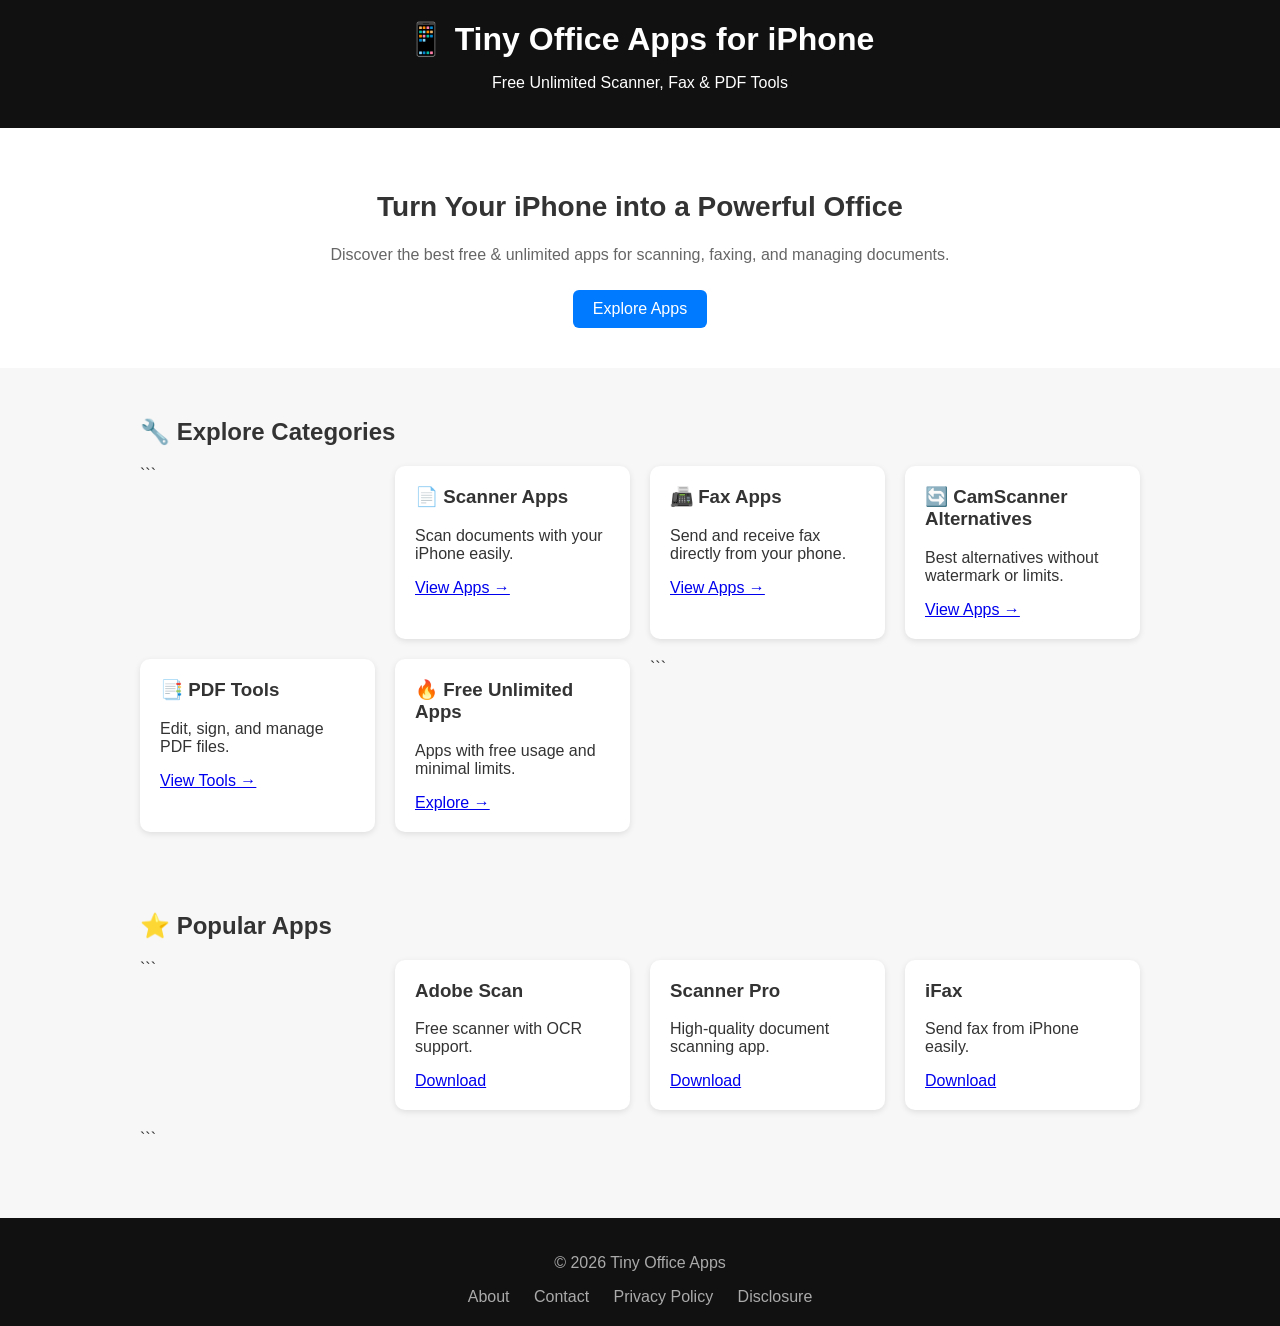
==== index.html @ 08de661e "Add files via upload" ====
<!DOCTYPE html>

<html lang="en">
<head>
  <meta charset="UTF-8">
  <meta name="viewport" content="width=device-width, initial-scale=1.0">
  <title>Tiny Office Apps for iPhone – Free Unlimited Scanner & Fax Apps</title>

  <style>
    body {
      font-family: Arial, sans-serif;
      margin: 0;
      background: #f7f7f7;
      color: #333;
    }
    header {
      background: #111;
      color: #fff;
      padding: 20px;
      text-align: center;
    }
    header h1 {
      margin: 0;
    }
    .hero {
      padding: 40px;
      text-align: center;
      background: #fff;
    }
    .hero h2 {
      font-size: 28px;
    }
    .hero p {
      color: #666;
    }
    .btn {
      display: inline-block;
      padding: 10px 20px;
      background: #007aff;
      color: #fff;
      text-decoration: none;
      border-radius: 6px;
      margin-top: 10px;
    }
    .container {
      padding: 30px;
      max-width: 1000px;
      margin: auto;
    }
    .grid {
      display: grid;
      grid-template-columns: repeat(auto-fit, minmax(220px, 1fr));
      gap: 20px;
    }
    .card {
      background: #fff;
      padding: 20px;
      border-radius: 10px;
      box-shadow: 0 2px 6px rgba(0,0,0,0.1);
    }
    .card h3 {
      margin-top: 0;
    }
    footer {
      background: #111;
      color: #aaa;
      text-align: center;
      padding: 20px;
      margin-top: 40px;
    }
    footer a {
      color: #aaa;
      margin: 0 10px;
      text-decoration: none;
    }
  </style>

</head>

<body>

<header>
  <h1>📱 Tiny Office Apps for iPhone</h1>
  <p>Free Unlimited Scanner, Fax & PDF Tools</p>
</header>

<section class="hero">
  <h2>Turn Your iPhone into a Powerful Office</h2>
  <p>Discover the best free & unlimited apps for scanning, faxing, and managing documents.</p>
  <a href="scanner-apps.html" class="btn">Explore Apps</a>
</section>

<div class="container">
  <h2>🔧 Explore Categories</h2>

  <div class="grid">

```
<div class="card">
  <h3>📄 Scanner Apps</h3>
  <p>Scan documents with your iPhone easily.</p>
  <a href="scanner-apps.html">View Apps →</a>
</div>

<div class="card">
  <h3>📠 Fax Apps</h3>
  <p>Send and receive fax directly from your phone.</p>
  <a href="fax-apps.html">View Apps →</a>
</div>

<div class="card">
  <h3>🔄 CamScanner Alternatives</h3>
  <p>Best alternatives without watermark or limits.</p>
  <a href="camscanner-alternatives.html">View Apps →</a>
</div>

<div class="card">
  <h3>📑 PDF Tools</h3>
  <p>Edit, sign, and manage PDF files.</p>
  <a href="pdf-tools.html">View Tools →</a>
</div>

<div class="card">
  <h3>🔥 Free Unlimited Apps</h3>
  <p>Apps with free usage and minimal limits.</p>
  <a href="free-unlimited-apps.html">Explore →</a>
</div>
```

  </div>
</div>

<div class="container">
  <h2>⭐ Popular Apps</h2>

  <div class="grid">

```
<div class="card">
  <h3>Adobe Scan</h3>
  <p>Free scanner with OCR support.</p>
  <a href="#">Download</a>
</div>

<div class="card">
  <h3>Scanner Pro</h3>
  <p>High-quality document scanning app.</p>
  <a href="#">Download</a>
</div>

<div class="card">
  <h3>iFax</h3>
  <p>Send fax from iPhone easily.</p>
  <a href="#">Download</a>
</div>
```

  </div>
</div>

<footer>
  <p>© 2026 Tiny Office Apps</p>
  <a href="about.html">About</a>
  <a href="contact.html">Contact</a>
  <a href="privacy-policy.html">Privacy Policy</a>
  <a href="affiliate-disclosure.html">Disclosure</a>
</footer>

</body>
</html>
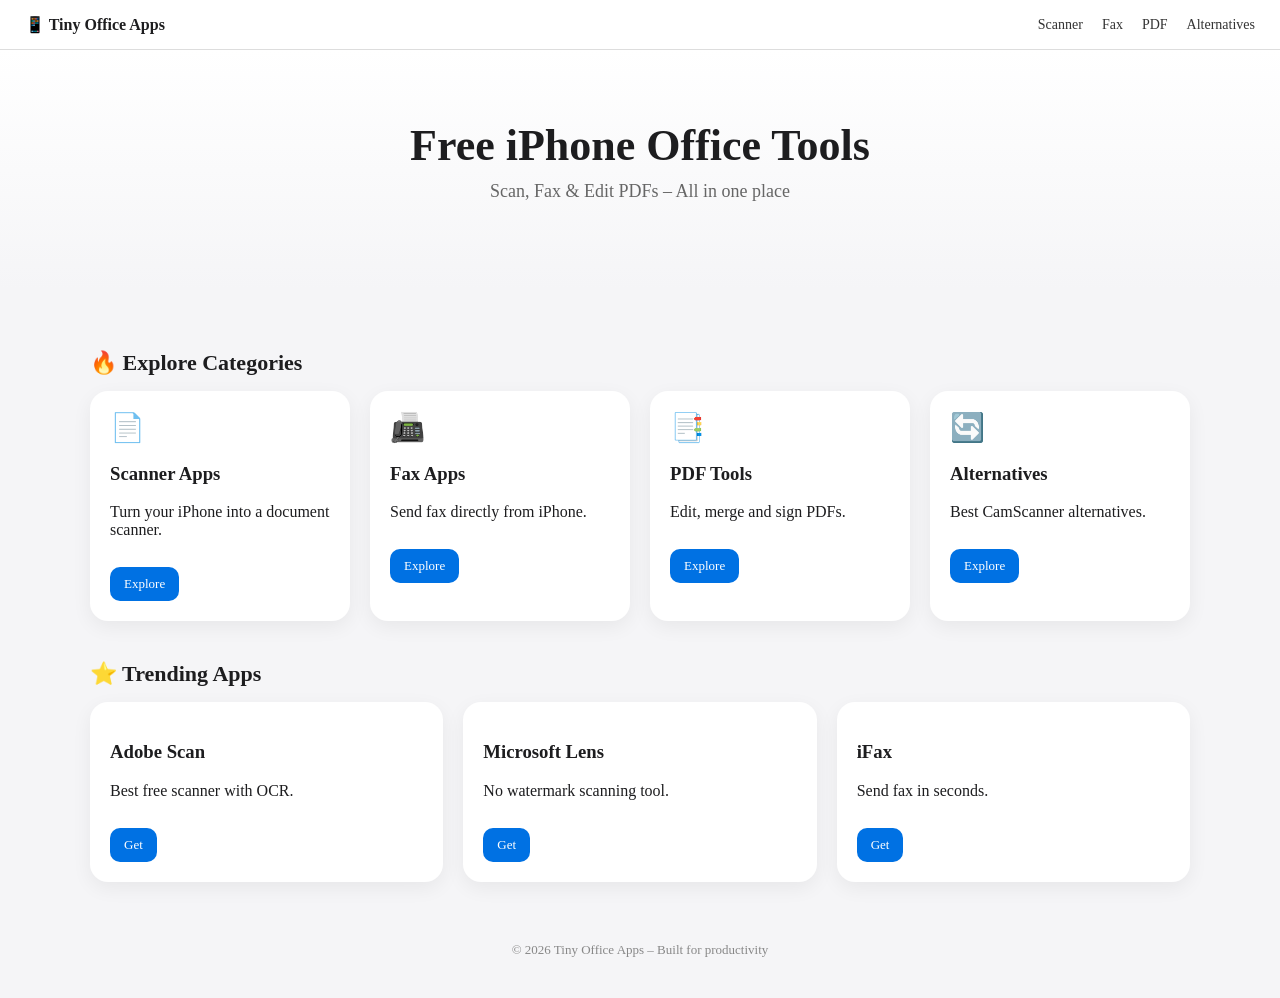
==== commit 44f3628e: "index.html" ====
--- a/index.html
+++ b/index.html
@@ -1,169 +1,181 @@
 <!DOCTYPE html>
-
 <html lang="en">
 <head>
-  <meta charset="UTF-8">
-  <meta name="viewport" content="width=device-width, initial-scale=1.0">
-  <title>Tiny Office Apps for iPhone – Free Unlimited Scanner & Fax Apps</title>
+<meta charset="UTF-8">
+<meta name="viewport" content="width=device-width, initial-scale=1.0">
 
-  <style>
-    body {
-      font-family: Arial, sans-serif;
-      margin: 0;
-      background: #f7f7f7;
-      color: #333;
-    }
-    header {
-      background: #111;
-      color: #fff;
-      padding: 20px;
-      text-align: center;
-    }
-    header h1 {
-      margin: 0;
-    }
-    .hero {
-      padding: 40px;
-      text-align: center;
-      background: #fff;
-    }
-    .hero h2 {
-      font-size: 28px;
-    }
-    .hero p {
-      color: #666;
-    }
-    .btn {
-      display: inline-block;
-      padding: 10px 20px;
-      background: #007aff;
-      color: #fff;
-      text-decoration: none;
-      border-radius: 6px;
-      margin-top: 10px;
-    }
-    .container {
-      padding: 30px;
-      max-width: 1000px;
-      margin: auto;
-    }
-    .grid {
-      display: grid;
-      grid-template-columns: repeat(auto-fit, minmax(220px, 1fr));
-      gap: 20px;
-    }
-    .card {
-      background: #fff;
-      padding: 20px;
-      border-radius: 10px;
-      box-shadow: 0 2px 6px rgba(0,0,0,0.1);
-    }
-    .card h3 {
-      margin-top: 0;
-    }
-    footer {
-      background: #111;
-      color: #aaa;
-      text-align: center;
-      padding: 20px;
-      margin-top: 40px;
-    }
-    footer a {
-      color: #aaa;
-      margin: 0 10px;
-      text-decoration: none;
-    }
-  </style>
+<title>Tiny Office Apps for iPhone – Best Free Productivity Tools (2026)</title>
 
+<meta name="description" content="Discover the best iPhone apps for scanning, faxing, and PDF editing. Free and unlimited productivity tools for iOS users.">
+
+<style>
+body{
+  margin:0;
+  font-family:-apple-system,BlinkMacSystemFont,Segoe UI,Roboto;
+  background:#f5f5f7;
+  color:#1d1d1f;
+}
+
+/* TOP BAR */
+.topbar{
+  position:sticky;
+  top:0;
+  background:#fff;
+  display:flex;
+  justify-content:space-between;
+  padding:15px 25px;
+  border-bottom:1px solid #ddd;
+}
+
+.logo{font-weight:700;}
+
+.topbar a{
+  margin-left:15px;
+  text-decoration:none;
+  color:#333;
+  font-size:14px;
+}
+
+/* HERO */
+.hero{
+  text-align:center;
+  padding:70px 20px;
+  background:linear-gradient(180deg,#fff,#f5f5f7);
+}
+
+.hero h1{font-size:44px;margin:0;}
+.hero p{color:#666;font-size:18px;margin-top:10px;}
+
+/* GRID */
+.container{max-width:1100px;margin:auto;padding:20px;}
+
+.grid{
+  display:grid;
+  grid-template-columns:repeat(auto-fit,minmax(240px,1fr));
+  gap:20px;
+}
+
+.card{
+  background:#fff;
+  border-radius:18px;
+  padding:20px;
+  box-shadow:0 6px 20px rgba(0,0,0,0.06);
+  transition:0.25s;
+}
+
+.card:hover{
+  transform:translateY(-6px);
+}
+
+.icon{font-size:28px;}
+
+.btn{
+  display:inline-block;
+  margin-top:12px;
+  padding:9px 14px;
+  background:#0071e3;
+  color:#fff;
+  border-radius:10px;
+  text-decoration:none;
+  font-size:13px;
+}
+
+.section-title{
+  margin:40px 0 15px;
+  font-size:22px;
+}
+
+/* FOOTER */
+footer{
+  text-align:center;
+  padding:40px;
+  color:#888;
+  font-size:13px;
+}
+</style>
 </head>
 
 <body>
 
-<header>
-  <h1>📱 Tiny Office Apps for iPhone</h1>
-  <p>Free Unlimited Scanner, Fax & PDF Tools</p>
-</header>
+<div class="topbar">
+  <div class="logo">📱 Tiny Office Apps</div>
+  <div>
+    <a href="scanner-apps.html">Scanner</a>
+    <a href="fax-apps.html">Fax</a>
+    <a href="pdf-tools.html">PDF</a>
+    <a href="camscanner-alternatives.html">Alternatives</a>
+  </div>
+</div>
 
-<section class="hero">
-  <h2>Turn Your iPhone into a Powerful Office</h2>
-  <p>Discover the best free & unlimited apps for scanning, faxing, and managing documents.</p>
-  <a href="scanner-apps.html" class="btn">Explore Apps</a>
-</section>
+<div class="hero">
+  <h1>Free iPhone Office Tools</h1>
+  <p>Scan, Fax & Edit PDFs – All in one place</p>
+</div>
 
 <div class="container">
-  <h2>🔧 Explore Categories</h2>
 
-  <div class="grid">
+<h2 class="section-title">🔥 Explore Categories</h2>
 
-```
+<div class="grid">
+
 <div class="card">
-  <h3>📄 Scanner Apps</h3>
-  <p>Scan documents with your iPhone easily.</p>
-  <a href="scanner-apps.html">View Apps →</a>
+<div class="icon">📄</div>
+<h3>Scanner Apps</h3>
+<p>Turn your iPhone into a document scanner.</p>
+<a class="btn" href="scanner-apps.html">Explore</a>
 </div>
 
 <div class="card">
-  <h3>📠 Fax Apps</h3>
-  <p>Send and receive fax directly from your phone.</p>
-  <a href="fax-apps.html">View Apps →</a>
+<div class="icon">📠</div>
+<h3>Fax Apps</h3>
+<p>Send fax directly from iPhone.</p>
+<a class="btn" href="fax-apps.html">Explore</a>
 </div>
 
 <div class="card">
-  <h3>🔄 CamScanner Alternatives</h3>
-  <p>Best alternatives without watermark or limits.</p>
-  <a href="camscanner-alternatives.html">View Apps →</a>
+<div class="icon">📑</div>
+<h3>PDF Tools</h3>
+<p>Edit, merge and sign PDFs.</p>
+<a class="btn" href="pdf-tools.html">Explore</a>
 </div>
 
 <div class="card">
-  <h3>📑 PDF Tools</h3>
-  <p>Edit, sign, and manage PDF files.</p>
-  <a href="pdf-tools.html">View Tools →</a>
+<div class="icon">🔄</div>
+<h3>Alternatives</h3>
+<p>Best CamScanner alternatives.</p>
+<a class="btn" href="camscanner-alternatives.html">Explore</a>
+</div>
+
+</div>
+
+<h2 class="section-title">⭐ Trending Apps</h2>
+
+<div class="grid">
+
+<div class="card">
+<h3>Adobe Scan</h3>
+<p>Best free scanner with OCR.</p>
+<a class="btn" href="#">Get</a>
 </div>
 
 <div class="card">
-  <h3>🔥 Free Unlimited Apps</h3>
-  <p>Apps with free usage and minimal limits.</p>
-  <a href="free-unlimited-apps.html">Explore →</a>
-</div>
-```
-
-  </div>
-</div>
-
-<div class="container">
-  <h2>⭐ Popular Apps</h2>
-
-  <div class="grid">
-
-```
-<div class="card">
-  <h3>Adobe Scan</h3>
-  <p>Free scanner with OCR support.</p>
-  <a href="#">Download</a>
+<h3>Microsoft Lens</h3>
+<p>No watermark scanning tool.</p>
+<a class="btn" href="#">Get</a>
 </div>
 
 <div class="card">
-  <h3>Scanner Pro</h3>
-  <p>High-quality document scanning app.</p>
-  <a href="#">Download</a>
+<h3>iFax</h3>
+<p>Send fax in seconds.</p>
+<a class="btn" href="#">Get</a>
 </div>
 
-<div class="card">
-  <h3>iFax</h3>
-  <p>Send fax from iPhone easily.</p>
-  <a href="#">Download</a>
 </div>
-```
 
-  </div>
 </div>
 
 <footer>
-  <p>© 2026 Tiny Office Apps</p>
-  <a href="about.html">About</a>
-  <a href="contact.html">Contact</a>
-  <a href="privacy-policy.html">Privacy Policy</a>
-  <a href="affiliate-disclosure.html">Disclosure</a>
+© 2026 Tiny Office Apps – Built for productivity
 </footer>
 
 </body>
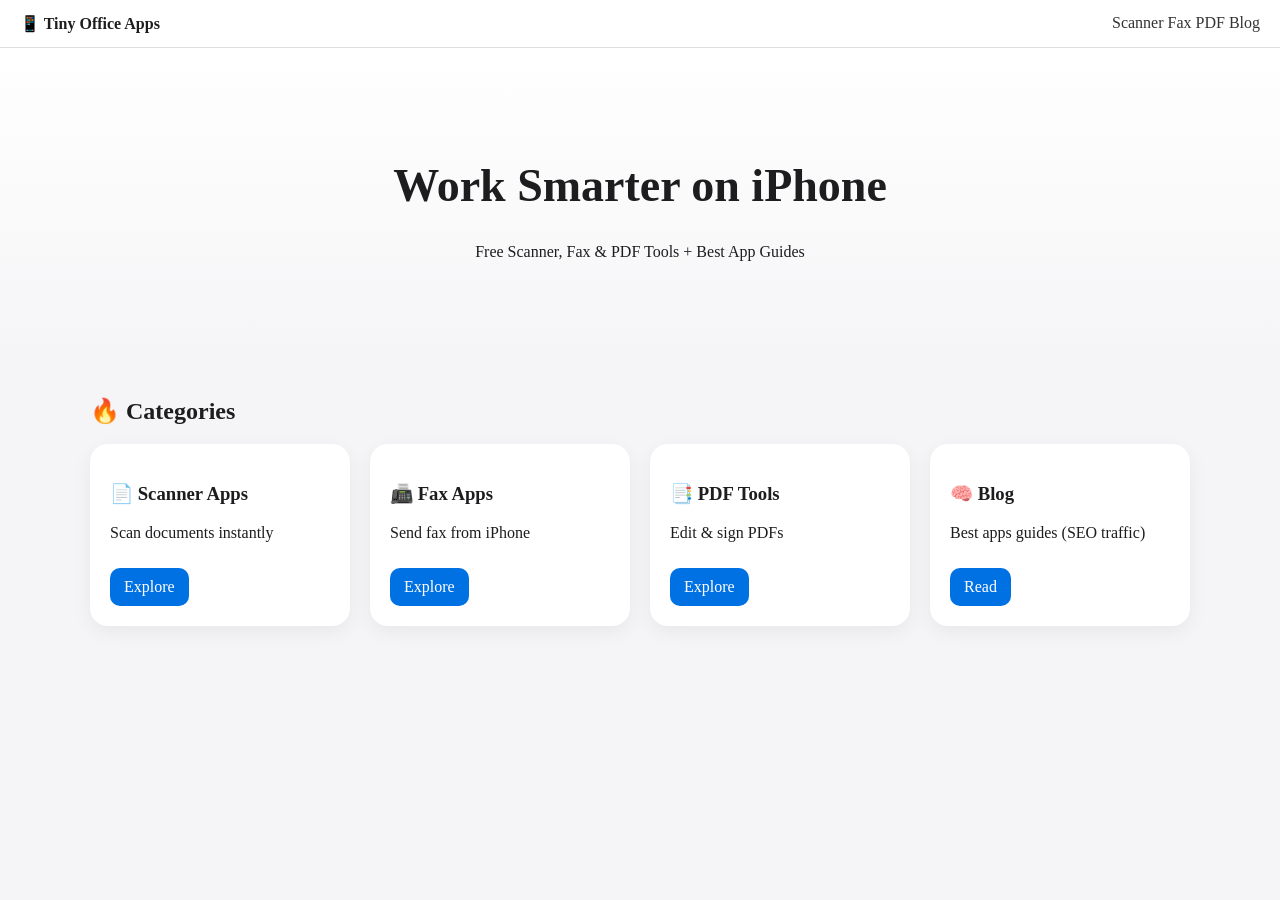
==== commit 28db4655: "index.html" ====
--- a/index.html
+++ b/index.html
@@ -2,181 +2,60 @@
 <html lang="en">
 <head>
 <meta charset="UTF-8">
-<meta name="viewport" content="width=device-width, initial-scale=1.0">
-
-<title>Tiny Office Apps for iPhone – Best Free Productivity Tools (2026)</title>
-
-<meta name="description" content="Discover the best iPhone apps for scanning, faxing, and PDF editing. Free and unlimited productivity tools for iOS users.">
-
-<style>
-body{
-  margin:0;
-  font-family:-apple-system,BlinkMacSystemFont,Segoe UI,Roboto;
-  background:#f5f5f7;
-  color:#1d1d1f;
-}
-
-/* TOP BAR */
-.topbar{
-  position:sticky;
-  top:0;
-  background:#fff;
-  display:flex;
-  justify-content:space-between;
-  padding:15px 25px;
-  border-bottom:1px solid #ddd;
-}
-
-.logo{font-weight:700;}
-
-.topbar a{
-  margin-left:15px;
-  text-decoration:none;
-  color:#333;
-  font-size:14px;
-}
-
-/* HERO */
-.hero{
-  text-align:center;
-  padding:70px 20px;
-  background:linear-gradient(180deg,#fff,#f5f5f7);
-}
-
-.hero h1{font-size:44px;margin:0;}
-.hero p{color:#666;font-size:18px;margin-top:10px;}
-
-/* GRID */
-.container{max-width:1100px;margin:auto;padding:20px;}
-
-.grid{
-  display:grid;
-  grid-template-columns:repeat(auto-fit,minmax(240px,1fr));
-  gap:20px;
-}
-
-.card{
-  background:#fff;
-  border-radius:18px;
-  padding:20px;
-  box-shadow:0 6px 20px rgba(0,0,0,0.06);
-  transition:0.25s;
-}
-
-.card:hover{
-  transform:translateY(-6px);
-}
-
-.icon{font-size:28px;}
-
-.btn{
-  display:inline-block;
-  margin-top:12px;
-  padding:9px 14px;
-  background:#0071e3;
-  color:#fff;
-  border-radius:10px;
-  text-decoration:none;
-  font-size:13px;
-}
-
-.section-title{
-  margin:40px 0 15px;
-  font-size:22px;
-}
-
-/* FOOTER */
-footer{
-  text-align:center;
-  padding:40px;
-  color:#888;
-  font-size:13px;
-}
-</style>
+<title>Tiny Office Apps for iPhone</title>
+<link rel="stylesheet" href="assets/style.css">
 </head>
 
 <body>
 
-<div class="topbar">
-  <div class="logo">📱 Tiny Office Apps</div>
+<nav>
+  <b>📱 Tiny Office Apps</b>
   <div>
     <a href="scanner-apps.html">Scanner</a>
     <a href="fax-apps.html">Fax</a>
     <a href="pdf-tools.html">PDF</a>
-    <a href="camscanner-alternatives.html">Alternatives</a>
+    <a href="blog/">Blog</a>
   </div>
-</div>
+</nav>
 
 <div class="hero">
-  <h1>Free iPhone Office Tools</h1>
-  <p>Scan, Fax & Edit PDFs – All in one place</p>
+  <h1>Work Smarter on iPhone</h1>
+  <p>Free Scanner, Fax & PDF Tools + Best App Guides</p>
 </div>
 
 <div class="container">
 
-<h2 class="section-title">🔥 Explore Categories</h2>
+<h2>🔥 Categories</h2>
 
 <div class="grid">
 
 <div class="card">
-<div class="icon">📄</div>
-<h3>Scanner Apps</h3>
-<p>Turn your iPhone into a document scanner.</p>
+<h3>📄 Scanner Apps</h3>
+<p>Scan documents instantly</p>
 <a class="btn" href="scanner-apps.html">Explore</a>
 </div>
 
 <div class="card">
-<div class="icon">📠</div>
-<h3>Fax Apps</h3>
-<p>Send fax directly from iPhone.</p>
+<h3>📠 Fax Apps</h3>
+<p>Send fax from iPhone</p>
 <a class="btn" href="fax-apps.html">Explore</a>
 </div>
 
 <div class="card">
-<div class="icon">📑</div>
-<h3>PDF Tools</h3>
-<p>Edit, merge and sign PDFs.</p>
+<h3>📑 PDF Tools</h3>
+<p>Edit & sign PDFs</p>
 <a class="btn" href="pdf-tools.html">Explore</a>
 </div>
 
 <div class="card">
-<div class="icon">🔄</div>
-<h3>Alternatives</h3>
-<p>Best CamScanner alternatives.</p>
-<a class="btn" href="camscanner-alternatives.html">Explore</a>
-</div>
-
-</div>
-
-<h2 class="section-title">⭐ Trending Apps</h2>
-
-<div class="grid">
-
-<div class="card">
-<h3>Adobe Scan</h3>
-<p>Best free scanner with OCR.</p>
-<a class="btn" href="#">Get</a>
-</div>
-
-<div class="card">
-<h3>Microsoft Lens</h3>
-<p>No watermark scanning tool.</p>
-<a class="btn" href="#">Get</a>
-</div>
-
-<div class="card">
-<h3>iFax</h3>
-<p>Send fax in seconds.</p>
-<a class="btn" href="#">Get</a>
+<h3>🧠 Blog</h3>
+<p>Best apps guides (SEO traffic)</p>
+<a class="btn" href="blog/">Read</a>
 </div>
 
 </div>
 
 </div>
 
-<footer>
-© 2026 Tiny Office Apps – Built for productivity
-</footer>
-
 </body>
 </html>
--- a/assets/style.css
+++ b/assets/style.css
@@ -0,0 +1,64 @@
+body{
+  margin:0;
+  font-family:-apple-system,BlinkMacSystemFont,Segoe UI,Roboto;
+  background:#f5f5f7;
+  color:#1d1d1f;
+}
+
+nav{
+  position:sticky;
+  top:0;
+  background:white;
+  display:flex;
+  justify-content:space-between;
+  padding:14px 20px;
+  border-bottom:1px solid #ddd;
+}
+
+a{
+  text-decoration:none;
+  color:#333;
+}
+
+.container{
+  max-width:1100px;
+  margin:auto;
+  padding:20px;
+}
+
+.hero{
+  text-align:center;
+  padding:80px 20px;
+  background:linear-gradient(#fff,#f5f5f7);
+}
+
+.hero h1{
+  font-size:46px;
+}
+
+.grid{
+  display:grid;
+  grid-template-columns:repeat(auto-fit,minmax(240px,1fr));
+  gap:20px;
+}
+
+.card{
+  background:white;
+  border-radius:18px;
+  padding:20px;
+  box-shadow:0 6px 20px rgba(0,0,0,0.06);
+  transition:0.25s;
+}
+
+.card:hover{
+  transform:translateY(-6px);
+}
+
+.btn{
+  display:inline-block;
+  padding:10px 14px;
+  background:#0071e3;
+  color:white;
+  border-radius:10px;
+  margin-top:10px;
+}
